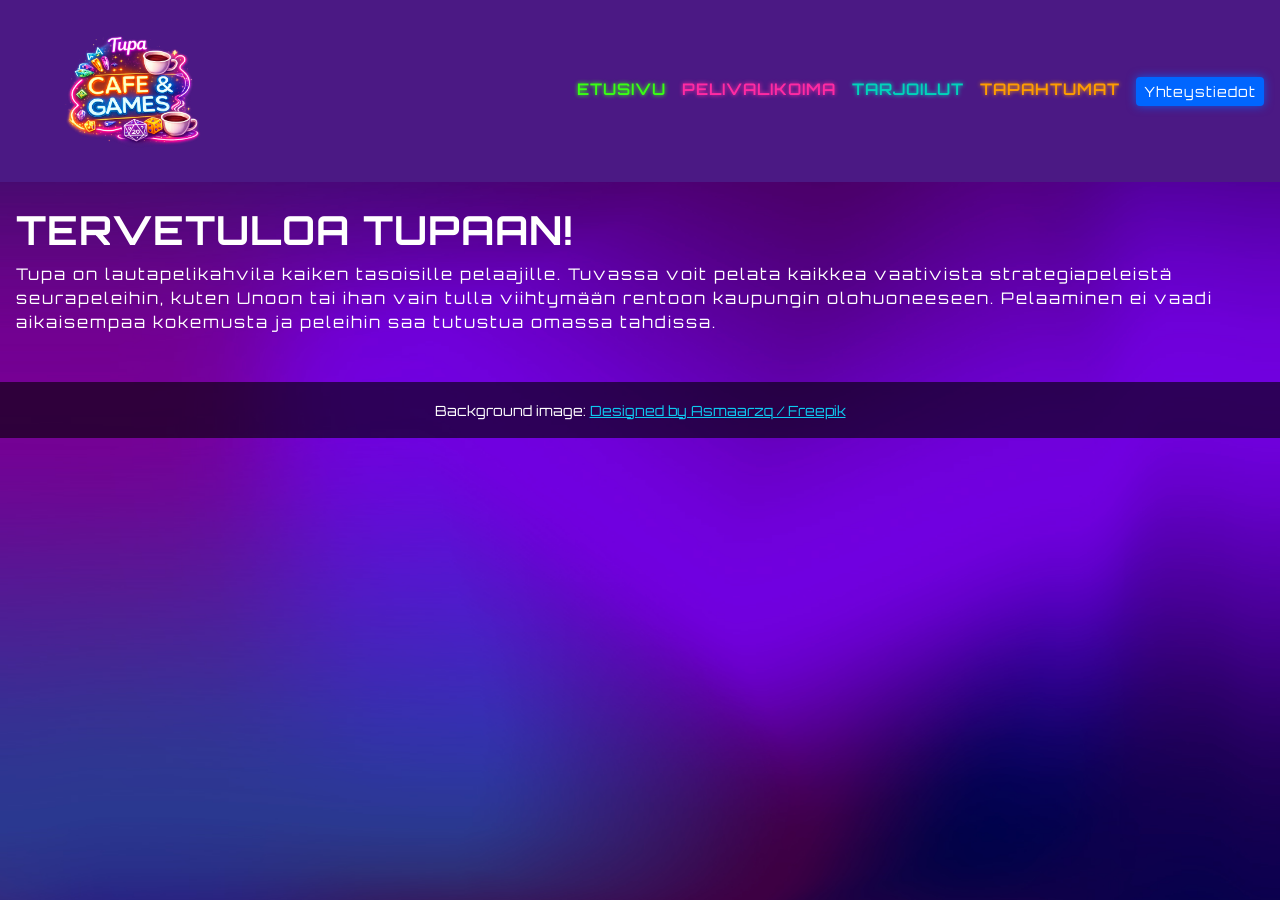
==== index.html @ af05ec8a "Base structure + navigation + JS contact modal" ====
<!DOCTYPE html>
<html lang="fi">
<head>
    <meta charset="UTF-8">
    <title>Tupa lautapelikahvila</title>

    <link rel="preconnect" href="https://fonts.googleapis.com">
    <link rel="preconnect" href="https://fonts.gstatic.com" crossorigin>
    <link href="https://fonts.googleapis.com/css2?family=Orbitron:wght@400;600&display=swap" rel="stylesheet">

    <link href="css/bootstrap.css" rel="stylesheet">
    <link href="css/styles.css" rel="stylesheet">

</head>
<body>
<!--yläbanneri-->
<header class="site-header py-3">
    <div class="container-fluid px-3">
        <!--oikean ja vasemman reunan elementtien väliin tila + pystysuuntainen align-->
        <div class="d-flex justify-content-between align-items-center">

            <!-- Logo -->
            <img src="images/logo.png" alt="Logo" style="max-height:150px;">

            <!-- Bannerin valikko -->
            <div class="d-flex flex-column flex-md-row gap-2 gap-md-3 mt-3 mt-md-0">

                <a href="index.html" class="nav-link-custom nav-home">Etusivu</a>
                <a href="pelivalikoima.html" class="nav-link-custom nav-games">Pelivalikoima</a>
                <a href="tarjoilut.html" class="nav-link-custom nav-cafe">Tarjoilut</a>
                <a href="tapahtumat.html" class="nav-link-custom nav-events">Tapahtumat</a>

                <a href="#" class="nav-contact btn btn-sm">Yhteystiedot</a>

            </div>

        </div>
    </div>
</header>

<main class="container-fluid px-3 mt-4">
    <h1>Tervetuloa Tupaan!</h1>
    <p>Tupa on lautapelikahvila kaiken tasoisille pelaajille.
        Tuvassa voit pelata kaikkea vaativista strategiapeleistä seurapeleihin, kuten
        Unoon tai ihan vain tulla viihtymään rentoon kaupungin olohuoneeseen.
        Pelaaminen ei vaadi aikaisempaa kokemusta ja peleihin saa tutustua omassa tahdissa. </p>
</main>

<script src="js/bootstrap.bundle.js"></script>
<script src="js/site.js"></script>

<!--Alabanneri-->
<footer class="text-center py-3 mt-5" style="background-color: rgba(0,0,0,0.6);">
    <small class="text-white">
        Background image:
        <a href="https://www.freepik.com" target="_blank" class="text-info">
            Designed by Asmaarzq / Freepik
        </a>
    </small>
</footer>



</body>
</html>
---- css/styles.css ----
/* yläbanneri */
.site-header {
    background-color: rgb(75,25,132);
}

body {
    /* fontti */
    font-family: "Orbitron", sans-serif;
    /* tausta */
    background-image: url("../images/default_tausta.png");
    background-size: cover; /* Skaalaa koko näytölle */
    background-position: center; /* Keskittää kuvan */
    background-repeat: no-repeat; /* Ei toistoa */
    background-attachment: fixed; /* Pysyy paikallaan scrollatessa */
}
h1 {
    color: white;
    letter-spacing: 1px;
    font-weight: bold;
    text-transform: uppercase;

}
p {
    color: white;
    letter-spacing: 2px;
}
/* Navien yhteiset */
.nav-link-custom {
    text-decoration: none;
    font-weight: 600;
    transition: 0.2s ease;
    text-transform: uppercase;
    letter-spacing: 1px;
    font-size: 1rem;
    text-shadow:
            0 0 4px currentColor;

}

/* Hover kaikelle navigaatiolle */
.nav-link-custom:hover {
    opacity: 0.5;
    text-shadow:
            0 0 4px currentColor,
            0 0 8px currentColor;
}

.nav-home {
    color: #39ff14;
}

/* Pelivalikoima */
.nav-games {
    color: #ff2aa3;
}

/* Tarjoilut */
.nav-cafe {
    color: #00d4bb;
}

/* Tapahtumat */
.nav-events {
    color: #ff9d00;
}

/* Yhteystiedot */
.nav-contact {
    background-color: #0066ff;
    color: white;
    border: none;
    box-shadow: 0 0 10px rgba(0,102,255,0.8);
    letter-spacing: 1px;
}
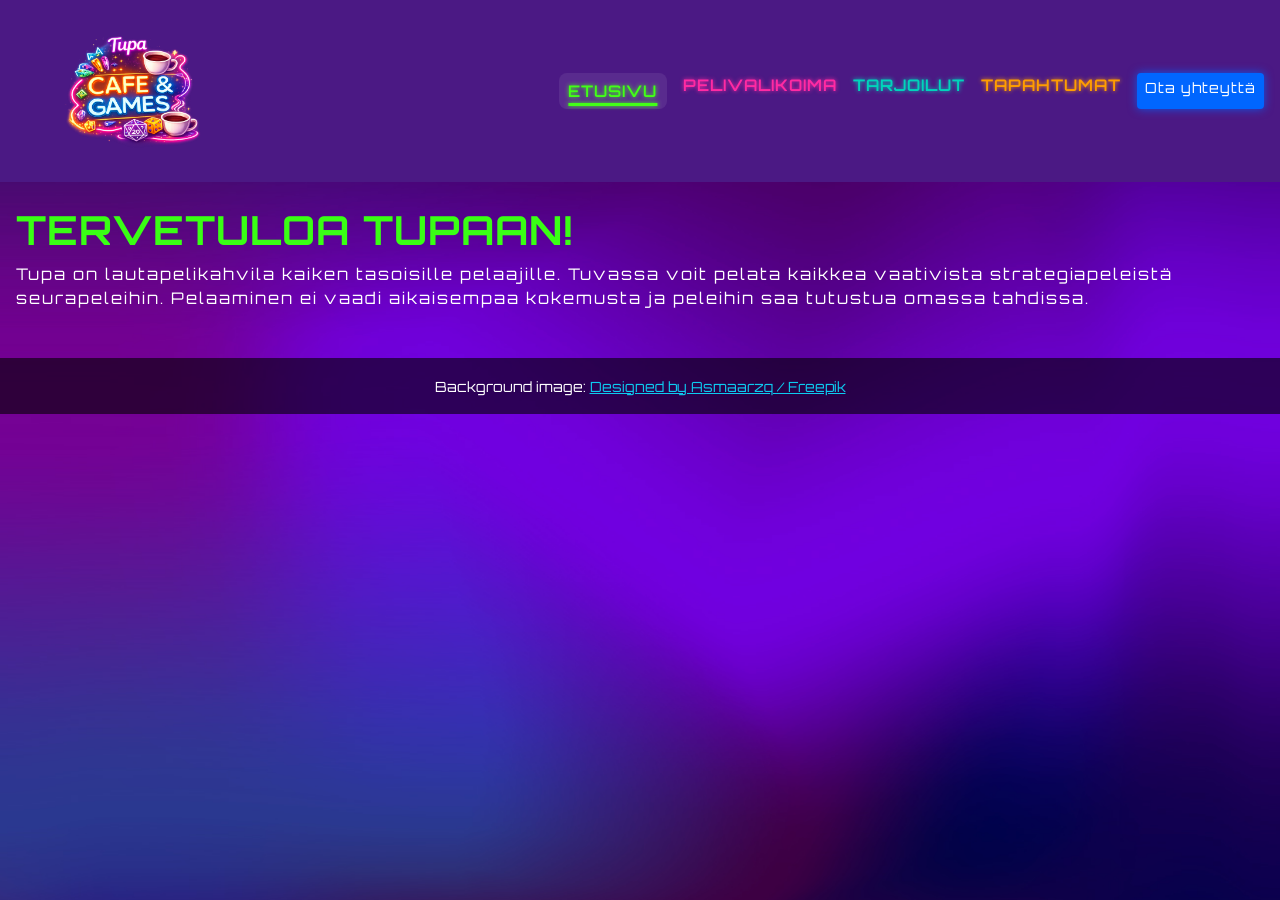
==== commit e99e4b6f: "Lisätty navigaatioon alleviivaus korostamaan millä sivulla ollaan sekä h1 värin vahtuminen navigaati" ====
--- a/index.html
+++ b/index.html
@@ -12,7 +12,7 @@
     <link href="css/styles.css" rel="stylesheet">
 
 </head>
-<body>
+<body data-page="home">
 <!--yläbanneri-->
 <header class="site-header py-3">
     <div class="container-fluid px-3">
@@ -25,12 +25,11 @@
             <!-- Bannerin valikko -->
             <div class="d-flex flex-column flex-md-row gap-2 gap-md-3 mt-3 mt-md-0">
 
-                <a href="index.html" class="nav-link-custom nav-home">Etusivu</a>
-                <a href="pelivalikoima.html" class="nav-link-custom nav-games">Pelivalikoima</a>
-                <a href="tarjoilut.html" class="nav-link-custom nav-cafe">Tarjoilut</a>
-                <a href="tapahtumat.html" class="nav-link-custom nav-events">Tapahtumat</a>
-
-                <a href="#" class="nav-contact btn btn-sm">Yhteystiedot</a>
+                <a href="index.html" class="nav-link-custom nav-home" data-nav="home">Etusivu</a>
+                <a href="pelivalikoima.html" class="nav-link-custom nav-games" data-nav="games">Pelivalikoima</a>
+                <a href="tarjoilut.html" class="nav-link-custom nav-cafe" data-nav="cafe">Tarjoilut</a>
+                <a href="tapahtumat.html" class="nav-link-custom nav-events" data-nav="events">Tapahtumat</a>
+                <a href="#" class="nav-contact btn btn-sm">Ota yhteyttä</a>
 
             </div>
 
@@ -39,15 +38,14 @@
 </header>
 
 <main class="container-fluid px-3 mt-4">
-    <h1>Tervetuloa Tupaan!</h1>
+    <h1 class="page-title">Tervetuloa Tupaan!</h1>
     <p>Tupa on lautapelikahvila kaiken tasoisille pelaajille.
-        Tuvassa voit pelata kaikkea vaativista strategiapeleistä seurapeleihin, kuten
-        Unoon tai ihan vain tulla viihtymään rentoon kaupungin olohuoneeseen.
+        Tuvassa voit pelata kaikkea vaativista strategiapeleistä seurapeleihin.
         Pelaaminen ei vaadi aikaisempaa kokemusta ja peleihin saa tutustua omassa tahdissa. </p>
 </main>
 
 <script src="js/bootstrap.bundle.js"></script>
-<script src="js/site.js"></script>
+<script src="js/site.js" defer></script>
 
 <!--Alabanneri-->
 <footer class="text-center py-3 mt-5" style="background-color: rgba(0,0,0,0.6);">
--- a/css/styles.css
+++ b/css/styles.css
@@ -72,3 +72,29 @@
     box-shadow: 0 0 10px rgba(0,102,255,0.8);
     letter-spacing: 1px;
 }
+/* ========== AKTIIVINEN SIVU NAVISSA ========== */
+.nav-link-custom.is-active {
+    /* selkeä "tässä olet" -merkki */
+    text-decoration: underline;
+    text-underline-offset: 6px;
+    text-decoration-thickness: 3px;
+
+    /* pieni lisäkorostus */
+    opacity: 1;
+    filter: brightness(1.15);
+}
+
+/* (Valinnainen) pieni taustakorostus aktiiviselle linkille */
+.nav-link-custom.is-active {
+    padding: .35rem .6rem;
+    border-radius: .5rem;
+    background: rgba(255,255,255,0.08);
+}
+
+
+/* h1 vaihtuu sivun mukaan */
+body[data-page="home"]  .page-title { color: #39ff14; }
+body[data-page="games"] .page-title { color: #ff2aa3; }
+body[data-page="cafe"]  .page-title { color: #00d4bb; }
+body[data-page="events"] .page-title { color: #ff9d00; }
+
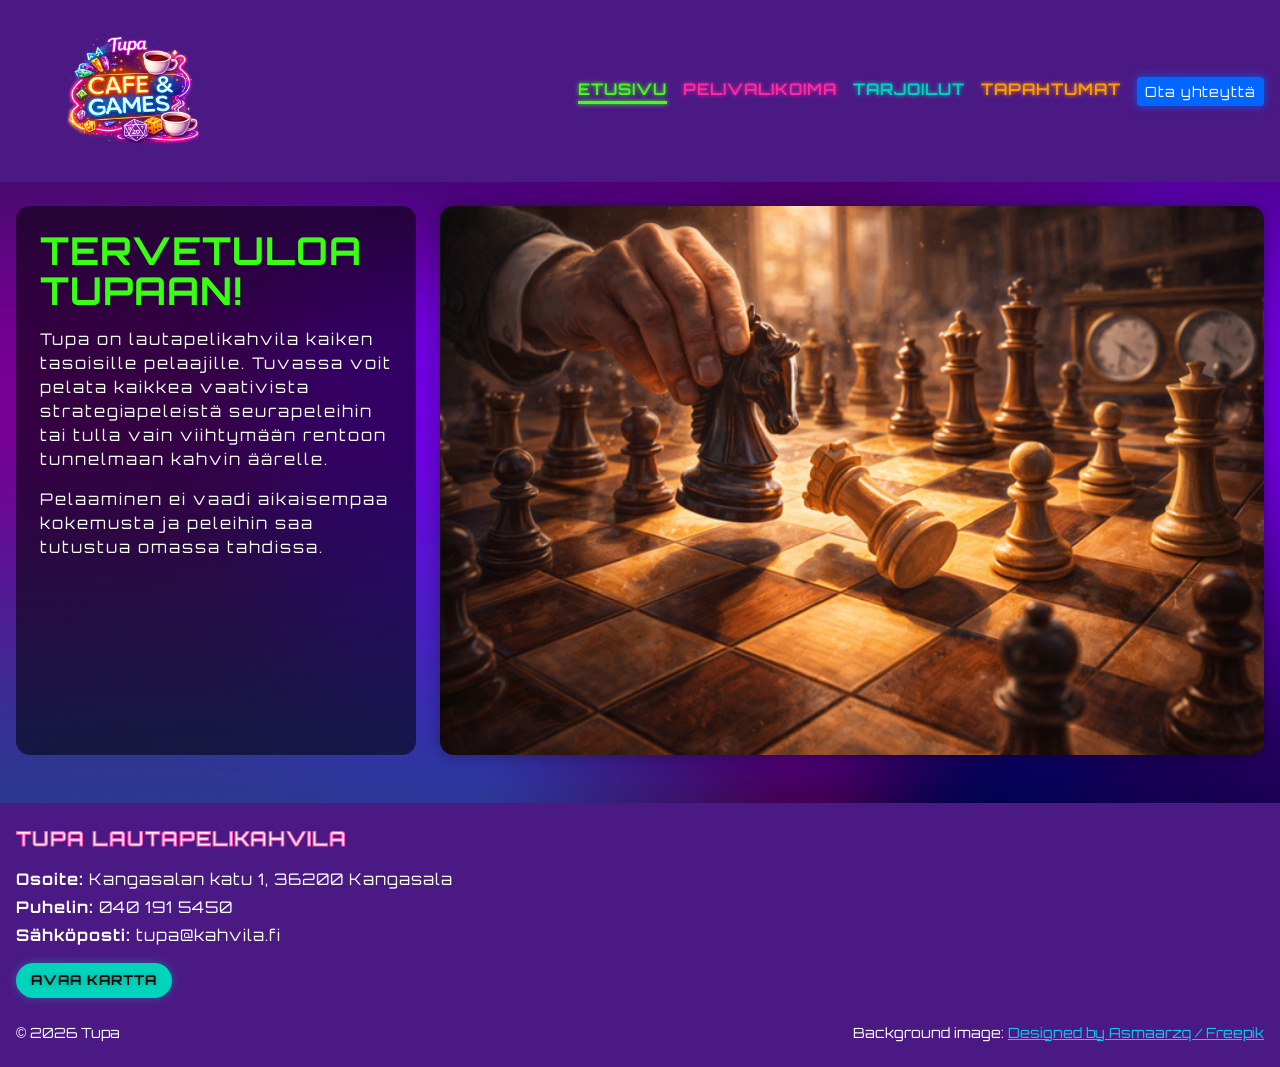
==== commit 0f6be995: "alateemojen sivuja tehty valmiiksi, grid ja kuvat lisätty kaikille sivuille, alabanneri valmiiksi, p" ====
--- a/index.html
+++ b/index.html
@@ -23,7 +23,7 @@
             <img src="images/logo.png" alt="Logo" style="max-height:150px;">
 
             <!-- Bannerin valikko -->
-            <div class="d-flex flex-column flex-md-row gap-2 gap-md-3 mt-3 mt-md-0">
+            <div class="d-flex flex-column flex-lg-row gap-2 gap-md-3 mt-3 mt-md-0">
 
                 <a href="index.html" class="nav-link-custom nav-home" data-nav="home">Etusivu</a>
                 <a href="pelivalikoima.html" class="nav-link-custom nav-games" data-nav="games">Pelivalikoima</a>
@@ -36,28 +36,66 @@
         </div>
     </div>
 </header>
+<!--Sisältö -->
+<main class="container-fluid px-3 mt-4">
+    <section class="page-hero">
+        <div class="row g-4 align-items-stretch">
 
-<main class="container-fluid px-3 mt-4">
-    <h1 class="page-title">Tervetuloa Tupaan!</h1>
-    <p>Tupa on lautapelikahvila kaiken tasoisille pelaajille.
-        Tuvassa voit pelata kaikkea vaativista strategiapeleistä seurapeleihin.
-        Pelaaminen ei vaadi aikaisempaa kokemusta ja peleihin saa tutustua omassa tahdissa. </p>
+            <div class="col-12 col-lg-4">
+                <div class="page-hero-text p-3 p-md-4">
+                    <h1 class="page-title">Tervetuloa Tupaan!</h1>
+                    <p>Tupa on lautapelikahvila kaiken tasoisille pelaajille.
+                        Tuvassa voit pelata kaikkea vaativista strategiapeleistä seurapeleihin
+                        tai tulla vain viihtymään rentoon tunnelmaan kahvin äärelle.</p>
+                        <p>Pelaaminen ei vaadi aikaisempaa kokemusta ja peleihin saa tutustua omassa tahdissa. </p>
+                </div>
+            </div>
+
+            <div class="col-12 col-lg-8">
+                <div class="page-hero-media">
+                    <img src="images/kuva_etusivu2.png" class="page-hero-img" alt="...">
+                </div>
+            </div>
+
+        </div>
+    </section>
 </main>
 
 <script src="js/bootstrap.bundle.js"></script>
 <script src="js/site.js" defer></script>
 
 <!--Alabanneri-->
-<footer class="text-center py-3 mt-5" style="background-color: rgba(0,0,0,0.6);">
-    <small class="text-white">
+<footer class="site-footer mt-5 py-4">
+    <div class="container-fluid px-3 text-white">
+
+        <div class="row g-4">
+
+            <div class="col-12 col-md-6">
+                <h2 class="h5 mb-3">Tupa lautapelikahvila</h2>
+
+                <p class="mb-1"><strong>Osoite:</strong> Kangasalan katu 1, 36200 Kangasala</p>
+                <p class="mb-1"><strong>Puhelin:</strong> 040 191 5450</p>
+                <p class="mb-3"><strong>Sähköposti:</strong> tupa@kahvila.fi</p>
+
+                <a class="footer-map-link"
+                   target="_blank"
+                   rel="noopener"
+                   href="https://www.google.com/maps?q=61.46168812277982,24.073235227832207">
+                    Avaa kartta
+                </a>
+            </div>
+
+            <!-- Alarivi -->
+            <div class="d-flex flex-column flex-md-row justify-content-between gap-2 small text-white">
+                <span>© 2026 Tupa</span>
+                <span>
         Background image:
-        <a href="https://www.freepik.com" target="_blank" class="text-info">
-            Designed by Asmaarzq / Freepik
-        </a>
-    </small>
+        <a href="https://www.freepik.com" target="_blank" class="text-info">Designed by Asmaarzq / Freepik</a>
+      </span>
+            </div>
+        </div>
+    </div>
 </footer>
-
-
 
 </body>
 </html>
--- a/css/styles.css
+++ b/css/styles.css
@@ -24,6 +24,7 @@
     color: white;
     letter-spacing: 2px;
 }
+/*NAVIGAATIO*/
 /* Navien yhteiset */
 .nav-link-custom {
     text-decoration: none;
@@ -34,9 +35,7 @@
     font-size: 1rem;
     text-shadow:
             0 0 4px currentColor;
-
-}
-
+}
 /* Hover kaikelle navigaatiolle */
 .nav-link-custom:hover {
     opacity: 0.5;
@@ -44,26 +43,21 @@
             0 0 4px currentColor,
             0 0 8px currentColor;
 }
-
 .nav-home {
     color: #39ff14;
 }
-
 /* Pelivalikoima */
 .nav-games {
     color: #ff2aa3;
 }
-
 /* Tarjoilut */
 .nav-cafe {
     color: #00d4bb;
 }
-
 /* Tapahtumat */
 .nav-events {
     color: #ff9d00;
 }
-
 /* Yhteystiedot */
 .nav-contact {
     background-color: #0066ff;
@@ -72,29 +66,212 @@
     box-shadow: 0 0 10px rgba(0,102,255,0.8);
     letter-spacing: 1px;
 }
-/* ========== AKTIIVINEN SIVU NAVISSA ========== */
+/* Aktiivinen sivu navigoinnissa */
 .nav-link-custom.is-active {
-    /* selkeä "tässä olet" -merkki */
+    /* underline navigaatioon */
     text-decoration: underline;
     text-underline-offset: 6px;
     text-decoration-thickness: 3px;
 
-    /* pieni lisäkorostus */
+    /* korostus */
     opacity: 1;
     filter: brightness(1.15);
 }
 
-/* (Valinnainen) pieni taustakorostus aktiiviselle linkille */
-.nav-link-custom.is-active {
-    padding: .35rem .6rem;
-    border-radius: .5rem;
-    background: rgba(255,255,255,0.08);
-}
-
-
-/* h1 vaihtuu sivun mukaan */
+/* h1 väri sivun mukaan */
 body[data-page="home"]  .page-title { color: #39ff14; }
 body[data-page="games"] .page-title { color: #ff2aa3; }
 body[data-page="cafe"]  .page-title { color: #00d4bb; }
 body[data-page="events"] .page-title { color: #ff9d00; }
 
+/*otsikolle rajoitteita ettei pompi*/
+.page-title{
+    margin: 0 0 1rem 0;
+    line-height: 1.05;
+}
+.page-title{
+    font-size: clamp(2rem, 3vw, 3.25rem);
+}
+
+/* ALABANNERI */
+.site-footer {
+    background-color: rgb(75,25,132);
+}
+.site-footer p {
+  letter-spacing: 1px;
+}
+/* Karttalinkki */
+.footer-map-link {
+    display: inline-block;
+    padding: 6px 14px;
+    font-size: 0.85rem;
+    border-radius: 20px;
+    text-decoration: none;
+    background-color: #00d4bb;
+    color: #0b0b0b;
+    border: 1px solid rgba(0, 212, 187, 0.8);
+    transition: 0.2s ease;
+    font-weight: 700;
+    text-transform: uppercase;
+    letter-spacing: 1px;
+    text-shadow: 0 0 4px rgba(0,0,0,0.25);
+    box-shadow: 0 0 10px rgba(0, 212, 187, 0.35);
+}
+/* hover kuten main navissa*/
+.footer-map-link:hover {
+    opacity: 0.85;
+    text-shadow:
+            0 0 4px currentColor,
+            0 0 8px currentColor;
+    box-shadow:
+            0 0 10px rgba(0, 212, 187, 0.7),
+            0 0 18px rgba(0, 212, 187, 0.45);
+}
+/* Alabannerin otsikko logon tyyliin */
+.site-footer h2 {
+    color: #ffe6f4;
+    /* outline kirjaimille */
+    -webkit-text-stroke: 1px #ff4fb3;
+    letter-spacing: 1px;
+    text-transform: uppercase;
+    font-weight: 700;
+    margin-bottom: 0.75rem;
+}
+/* YLEINEN 2-palstan hero kaikille sivuille */
+.page-hero{
+    min-height: clamp(400px, 60vh, 600px);
+}
+
+.page-hero-text{
+    background: rgba(0,0,0,0.55);
+    border-radius: 14px;
+    display: flex;
+    flex-direction: column;
+    justify-content: flex-start;
+    height: 100%;
+}
+
+.page-hero-media{
+    border-radius: 14px;
+    overflow: hidden;
+    box-shadow: 0 0 18px rgba(0,0,0,0.35);
+    height: 100%;
+}
+
+.page-hero-img{
+    width: 100%;
+    height: 100%;
+    object-fit: cover;
+    display: block;
+}
+/* Pelisivun sticky valikko */
+.games-filter{
+    top: 0.5rem;
+    z-index: 1020;
+}
+
+.games-filter-inner{
+    display: flex;
+    gap: .5rem;
+    flex-wrap: wrap;
+    padding: .75rem;
+    border-radius: 14px;
+    background: rgba(0,0,0,0.55);
+    backdrop-filter: blur(2px);
+}
+
+.category-pill{
+    border-radius: 999px;
+    padding: .4rem .9rem;
+    font-weight: 700;
+    text-transform: uppercase;
+    letter-spacing: 1px;
+    color: white;
+    border: 1px solid rgba(255,255,255,0.18);
+    background: rgba(255,255,255,0.06);
+    transition: 0.2s ease;
+}
+
+.category-pill:hover{
+    opacity: 0.85;
+    text-shadow: 0 0 4px currentColor, 0 0 8px currentColor;
+}
+
+.category-pill.is-active{
+    background: rgba(0, 212, 187, 0.18);
+    border-color: rgba(0, 212, 187, 0.65);
+    box-shadow: 0 0 12px rgba(0, 212, 187, 0.35);
+}
+
+.category-pill.is-disabled{
+    opacity: 0.5;
+    cursor: not-allowed;
+}
+
+/* Pelikortit */
+.game-card{
+    background: rgba(0,0,0,0.55);
+    border-radius: 14px;
+    overflow: hidden;
+    box-shadow: 0 0 18px rgba(0,0,0,0.35);
+    height: 100%;
+}
+
+.game-media{
+    position: relative;
+    height: 220px;
+    overflow: hidden;
+}
+
+.game-media img{
+    width: 100%;
+    height: 100%;
+    object-fit: cover;
+    display: block;
+}
+
+/* Pelikorttien overlay */
+.game-overlay{
+    position: absolute;
+    inset: auto 0 0 0;
+    padding: .75rem .85rem;
+    color: white;
+    background: linear-gradient(to top, rgba(0,0,0,0.85), rgba(0,0,0,0));
+    font-size: .9rem;
+    letter-spacing: 1px;
+}
+
+/* Hover boost pl. mobiili*/
+@media (hover: hover){
+    .game-card:hover .game-overlay{
+        background: rgba(0,0,0,0.78);
+    }
+    .game-card:hover{
+        transform: translateY(-2px);
+        transition: 0.2s ease;
+    }
+}
+
+.game-body{
+    padding: .9rem 1rem 1rem;
+}
+
+.game-title{
+    color: white;
+    font-size: 1.05rem;
+    margin: 0 0 .6rem 0;
+    text-transform: uppercase;
+    letter-spacing: 1px;
+}
+
+.game-meta{
+    display: grid;
+    grid-template-columns: 1fr 1fr;
+    gap: .35rem .75rem;
+}
+
+.game-meta span{
+    color: rgba(255,255,255,0.85);
+    font-size: .9rem;
+    letter-spacing: 1px;
+}
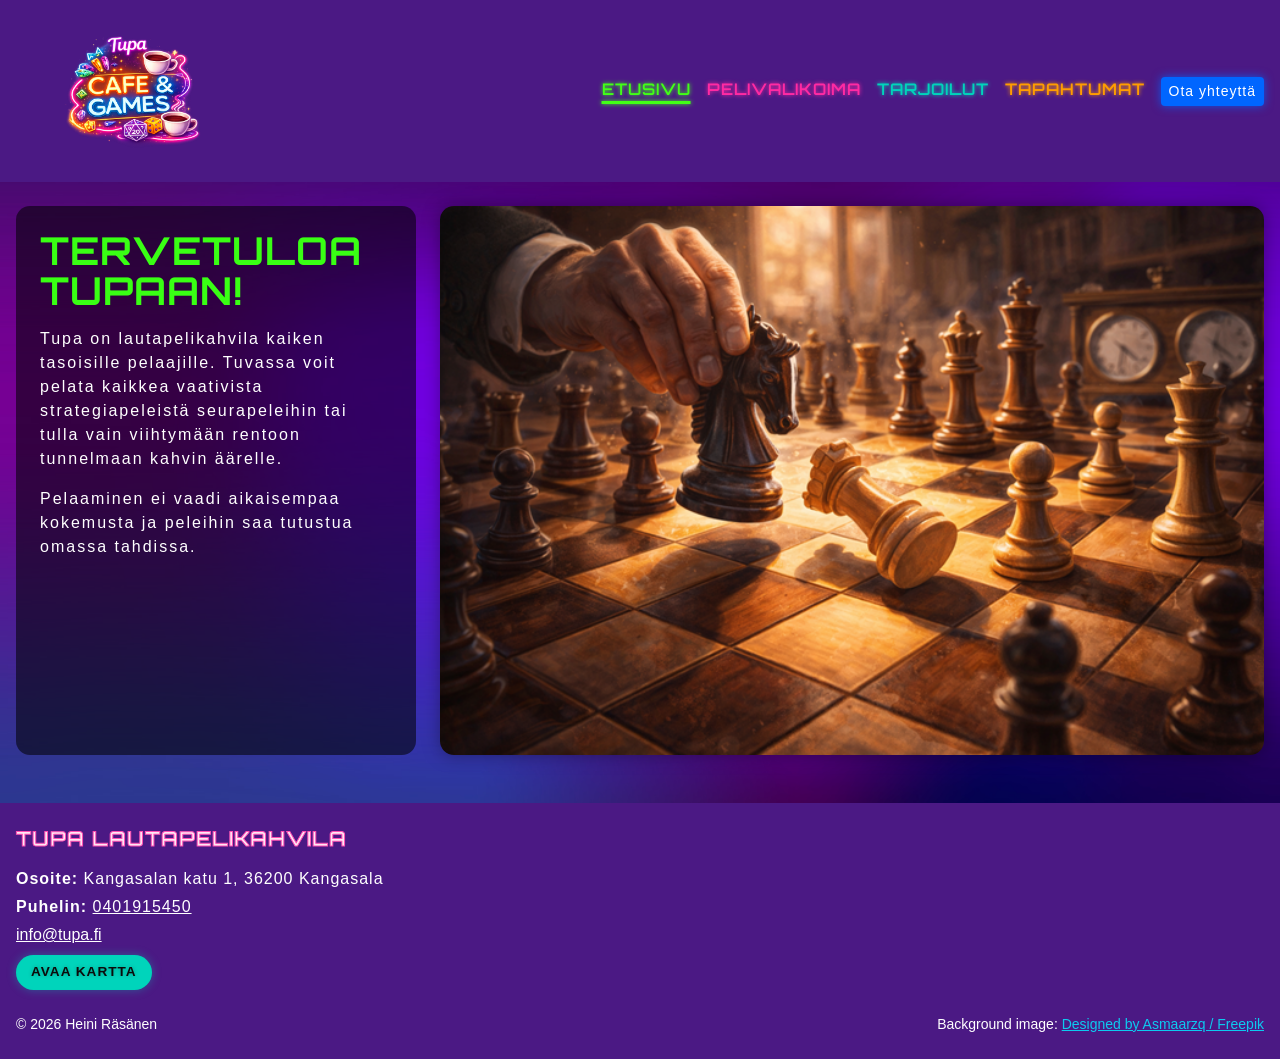
==== commit 2170720f: "yhteydenottolomake viimeistelty, korjattu bugeja, testauksen tuloksia korjattu" ====
--- a/index.html
+++ b/index.html
@@ -74,20 +74,26 @@
                 <h2 class="h5 mb-3">Tupa lautapelikahvila</h2>
 
                 <p class="mb-1"><strong>Osoite:</strong> Kangasalan katu 1, 36200 Kangasala</p>
-                <p class="mb-1"><strong>Puhelin:</strong> 040 191 5450</p>
-                <p class="mb-3"><strong>Sähköposti:</strong> tupa@kahvila.fi</p>
 
+                <p class="mb-1"><strong>Puhelin:</strong>
+                    <a class="phone-link" href="tel:+358401915450">0401915450</a></p>
+                <a class="mailto-link"
+                   href="mailto:heini.rasanen@edu.karelia.fi?subject=Yhteydenotto%20Tuvan%20verkkosivulta">
+                    info@tupa.fi
+                </a>
                 <a class="footer-map-link"
                    target="_blank"
                    rel="noopener"
                    href="https://www.google.com/maps?q=61.46168812277982,24.073235227832207">
                     Avaa kartta
                 </a>
+
+
             </div>
 
             <!-- Alarivi -->
             <div class="d-flex flex-column flex-md-row justify-content-between gap-2 small text-white">
-                <span>© 2026 Tupa</span>
+                <span>© 2026 Heini Räsänen</span>
                 <span>
         Background image:
         <a href="https://www.freepik.com" target="_blank" class="text-info">Designed by Asmaarzq / Freepik</a>
--- a/css/styles.css
+++ b/css/styles.css
@@ -5,7 +5,7 @@
 
 body {
     /* fontti */
-    font-family: "Orbitron", sans-serif;
+    font-family: "Inter", sans-serif;
     /* tausta */
     background-image: url("../images/default_tausta.png");
     background-size: cover; /* Skaalaa koko näytölle */
@@ -13,7 +13,8 @@
     background-repeat: no-repeat; /* Ei toistoa */
     background-attachment: fixed; /* Pysyy paikallaan scrollatessa */
 }
-h1 {
+h1, h2 {
+    font-family: "Orbitron", sans-serif;
     color: white;
     letter-spacing: 1px;
     font-weight: bold;
@@ -24,9 +25,16 @@
     color: white;
     letter-spacing: 2px;
 }
+p2 {
+    color: #00d4bb;
+    font-weight:bold;
+    letter-spacing: 2px;
+}
+
 /*NAVIGAATIO*/
 /* Navien yhteiset */
 .nav-link-custom {
+    font-family: "Orbitron", sans-serif;
     text-decoration: none;
     font-weight: 600;
     transition: 0.2s ease;
@@ -73,12 +81,12 @@
     text-underline-offset: 6px;
     text-decoration-thickness: 3px;
 
-    /* korostus */
+    /* aktiivisen sivun korostus */
     opacity: 1;
     filter: brightness(1.15);
 }
 
-/* h1 väri sivun mukaan */
+/* h1 väri navigaation mukaan */
 body[data-page="home"]  .page-title { color: #39ff14; }
 body[data-page="games"] .page-title { color: #ff2aa3; }
 body[data-page="cafe"]  .page-title { color: #00d4bb; }
@@ -100,6 +108,22 @@
 .site-footer p {
   letter-spacing: 1px;
 }
+/*puhelin ja meili -linkit*/
+.mailto-link{
+    font-family: inherit;
+    color:inherit;
+    text-decoration:underline;
+}
+.phone-link{
+    font-family: inherit;
+    color:inherit;
+    text-decoration:underline;
+}
+.site-footer .mailto-link{
+    display: block;
+    margin-bottom: 0.5rem;
+}
+
 /* Karttalinkki */
 .footer-map-link {
     display: inline-block;
@@ -116,16 +140,13 @@
     letter-spacing: 1px;
     text-shadow: 0 0 4px rgba(0,0,0,0.25);
     box-shadow: 0 0 10px rgba(0, 212, 187, 0.35);
+    align-items:flex-start;
 }
 /* hover kuten main navissa*/
 .footer-map-link:hover {
     opacity: 0.85;
-    text-shadow:
-            0 0 4px currentColor,
-            0 0 8px currentColor;
-    box-shadow:
-            0 0 10px rgba(0, 212, 187, 0.7),
-            0 0 18px rgba(0, 212, 187, 0.45);
+    text-shadow: 0 0 4px currentColor, 0 0 8px currentColor;
+    box-shadow: 0 0 10px rgba(0, 212, 187, 0.7), 0 0 18px rgba(0, 212, 187, 0.45);
 }
 /* Alabannerin otsikko logon tyyliin */
 .site-footer h2 {
@@ -164,6 +185,12 @@
     object-fit: cover;
     display: block;
 }
+/*pelisivun poikkeava hero*/
+.page-hero-compact{
+    min-height: auto;
+    margin-bottom: 0;
+}
+
 /* Pelisivun sticky valikko */
 .games-filter{
     top: 0.5rem;
@@ -199,13 +226,20 @@
 
 .category-pill.is-active{
     background: rgba(0, 212, 187, 0.18);
-    border-color: rgba(0, 212, 187, 0.65);
+    border: 2px solid rgba(0, 212, 187, 0.65);
     box-shadow: 0 0 12px rgba(0, 212, 187, 0.35);
 }
 
 .category-pill.is-disabled{
-    opacity: 0.5;
-    cursor: not-allowed;
+    border-radius: 999px;
+    padding: .4rem .9rem;
+    font-weight: 700;
+    text-transform: uppercase;
+    letter-spacing: 1px;
+    color: white;
+    border: 1px solid rgba(255,255,255,0.18);
+    background: rgba(255,255,255,0.06);
+    transition: 0.2s ease;
 }
 
 /* Pelikortit */
@@ -216,20 +250,17 @@
     box-shadow: 0 0 18px rgba(0,0,0,0.35);
     height: 100%;
 }
-
 .game-media{
     position: relative;
     height: 220px;
     overflow: hidden;
 }
-
 .game-media img{
     width: 100%;
     height: 100%;
     object-fit: cover;
     display: block;
 }
-
 /* Pelikorttien overlay */
 .game-overlay{
     position: absolute;
@@ -240,7 +271,6 @@
     font-size: .9rem;
     letter-spacing: 1px;
 }
-
 /* Hover boost pl. mobiili*/
 @media (hover: hover){
     .game-card:hover .game-overlay{
@@ -255,7 +285,6 @@
 .game-body{
     padding: .9rem 1rem 1rem;
 }
-
 .game-title{
     color: white;
     font-size: 1.05rem;
@@ -263,15 +292,77 @@
     text-transform: uppercase;
     letter-spacing: 1px;
 }
-
 .game-meta{
     display: grid;
     grid-template-columns: 1fr 1fr;
     gap: .35rem .75rem;
 }
-
 .game-meta span{
     color: rgba(255,255,255,0.85);
     font-size: .9rem;
     letter-spacing: 1px;
 }
+
+/*hover over pakotus valkoiseksi koska bootstrap yliajaa sen mustaksi*/
+.category-pill,
+.category-pill:hover,
+.category-pill:focus,
+.category-pill:active,
+.category-pill.is-active {
+    color: white !important;
+}
+/*yhteydenottolomakkeen tyylit*/
+.contact-modal-content{
+    background:rgb(75,25,132);
+    border: 1px solid;
+    box-shadow: 0 0 18px #ff4fb3 ;
+    border-radius: 16px;
+    color: white;
+}
+#contactForm .btn-primary {
+    background: linear-gradient(90deg, #ff2aa3, #ff4fd8);
+    border: none;
+    font-weight: 600;
+    letter-spacing: 1px;
+    text-transform: uppercase;
+    box-shadow:
+            0 0 10px rgba(255, 42, 163, 0.6);
+    transition: 0.2s ease;
+}
+/*lähetys button*/
+#contactForm .btn-primary:hover {
+    transform: translateY(-2px);
+    box-shadow:
+            0 0 14px rgba(255, 42, 163, 0.9),
+            0 0 24px rgba(255, 42, 163, 0.5);
+}
+/*Kiitosviesti*/
+#contactSuccess h4 {
+    color: #ff2aa3;
+    text-transform: uppercase;
+    letter-spacing: 1px;
+}
+/*yhteydenoton sulku button*/
+#contactSuccess .btn-outline-light {
+    border: 2px solid #ff2aa3;
+    color: #ff2aa3;
+    background: transparent;
+    font-weight: 600;
+    text-transform: uppercase;
+    letter-spacing: 1px;
+    transition: 0.2s ease;
+}
+/*Modalin otsikko*/
+.contact-modal-content .modal-title {
+    font-family: "Orbitron", sans-serif;
+    color: #ff2aa3;
+    text-transform: uppercase;
+    letter-spacing: 1px;
+}
+
+#contactSuccess .btn-outline-light:hover {
+    background: #ff2aa3;
+    color: white;
+    box-shadow:
+            0 0 10px rgba(255, 42, 163, 0.8);
+}
